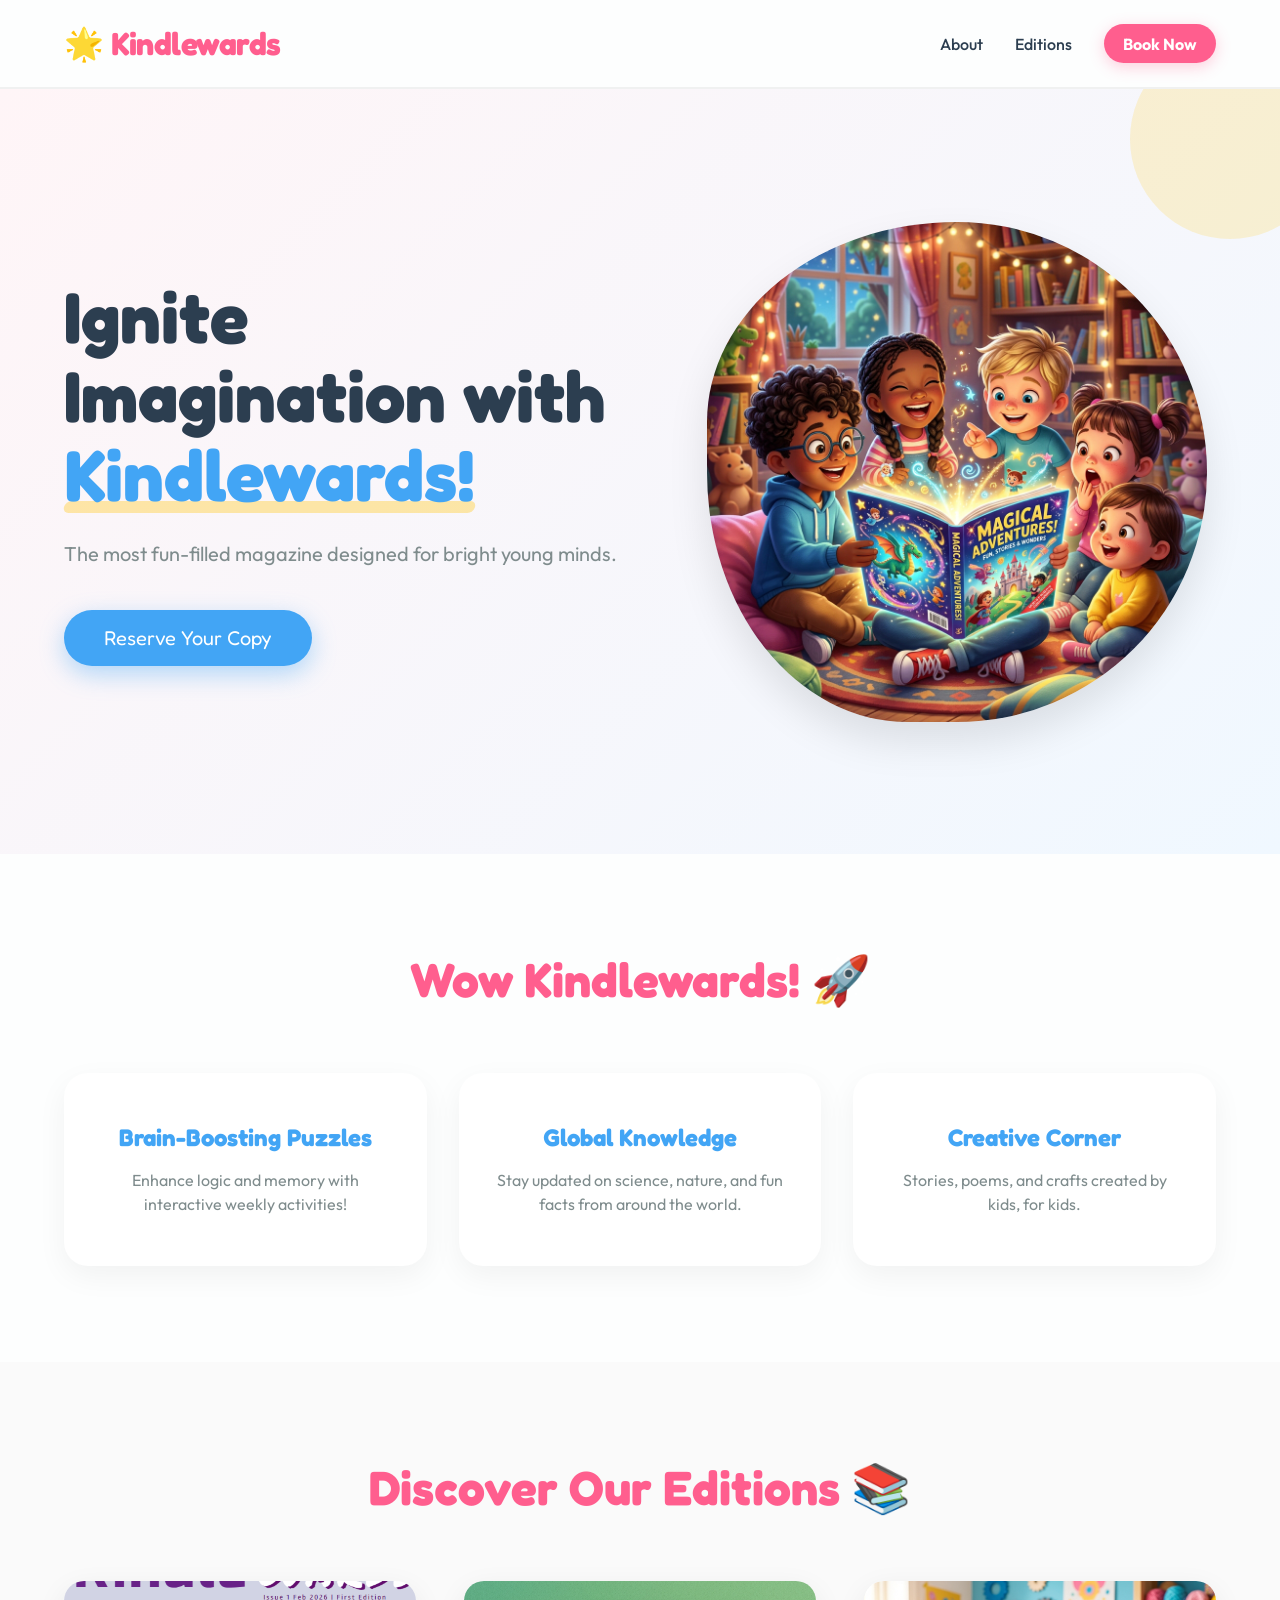
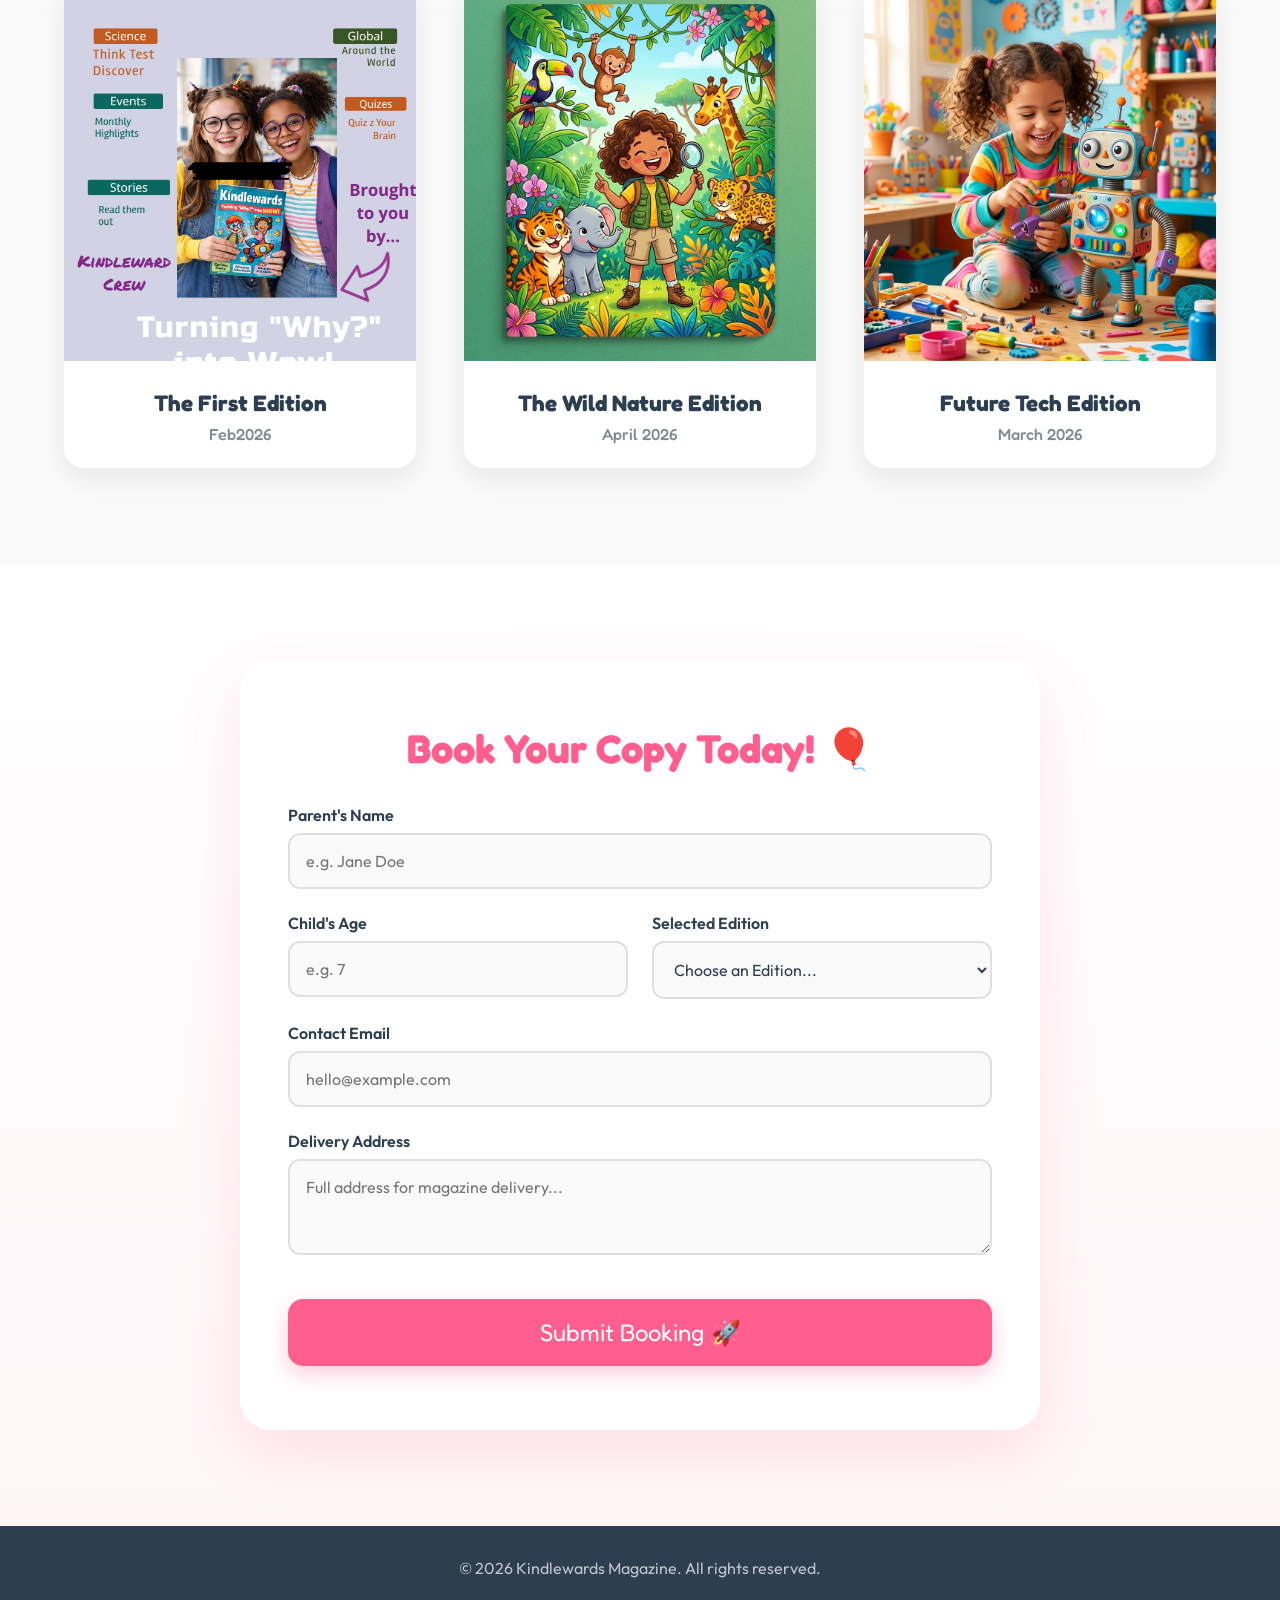
==== index.html @ ba5f50bc "adding first edition" ====
<!DOCTYPE html>
<html lang="en">

<head>
    <meta charset="UTF-8">
    <meta name="viewport" content="width=device-width, initial-scale=1.0">
    <title>Kindlewards | Exploring Kids Creativity</title>
    <meta name="description"
        content="Kindlewards - The best magazine for creative kids. Book your copy today and start exploring!">
    <link rel="preconnect" href="https://fonts.googleapis.com">
    <link rel="preconnect" href="https://fonts.gstatic.com" crossorigin>
    <link
        href="https://fonts.googleapis.com/css2?family=Fredoka:wght@400;600;700&family=Outfit:wght@400;500;700&display=swap"
        rel="stylesheet">
    <link rel="stylesheet" href="styles.css">
</head>

<body>
    <nav class="navbar">
        <div class="logo">🌟 Kindlewards</div>
        <ul class="nav-links">
            <li><a href="#about">About</a></li>
            <li><a href="#editions">Editions</a></li>
            <li><a href="#book-now" class="btn-book">Book Now</a></li>
        </ul>
    </nav>

    <header class="hero">
        <div class="hero-content">
            <h1>Ignite Imagination with <span class="highlight">Kindlewards!</span></h1>
            <p>The most fun-filled magazine designed for bright young minds.</p>
            <a href="#book-now" class="btn-primary">Reserve Your Copy</a>
        </div>
        <div class="hero-image-container">
            <img src="assets/hero_illustration.png" alt="Kids reading the magazine" class="hero-img"
                onerror="this.src='https://via.placeholder.com/500x500?text=Hero+Image'">
        </div>
    </header>

    <section id="about" class="about">
        <h2>Wow Kindlewards! 🚀</h2>
        <div class="features">
            <div class="feature-card hidden">
                <h3>Brain-Boosting Puzzles</h3>
                <p>Enhance logic and memory with interactive weekly activities!</p>
            </div>
            <div class="feature-card hidden">
                <h3>Global Knowledge</h3>
                <p>Stay updated on science, nature, and fun facts from around the world.</p>
            </div>
            <div class="feature-card hidden">
                <h3>Creative Corner</h3>
                <p>Stories, poems, and crafts created by kids, for kids.</p>
            </div>
        </div>
    </section>

    <section id="editions" class="editions">
        <h2>Discover Our Editions 📚</h2>
        <div class="editions-grid">
            <div class="edition-card hidden">
                <img src="assets/First Edition.png" alt="First Edition"
                    onerror="this.src='https://via.placeholder.com/400x500/1e293b/ffffff?text=First+Edition'">
                <div class="card-info">
                    <h4>The First Edition</h4>
                    <p>Feb2026</p>
                </div>
            </div>
            <div class="edition-card hidden">
                <img src="assets/edition_nature.png" alt="Nature Edition"
                    onerror="this.src='https://via.placeholder.com/400x500/166534/ffffff?text=Nature+Edition'">
                <div class="card-info">
                    <h4>The Wild Nature Edition</h4>
                    <p>April 2026</p>
                </div>
            </div>
            <div class="edition-card hidden">
                <img src="assets/edition_tech.png" alt="Tech Edition"
                    onerror="this.src='https://via.placeholder.com/400x500/3b82f6/ffffff?text=Tech+Edition'">
                <div class="card-info">
                    <h4>Future Tech Edition</h4>
                    <p>March 2026</p>
                </div>
            </div>
        </div>
    </section>

    <section id="book-now" class="booking">
        <div class="booking-container">
            <h2>Book Your Copy Today! 🎈</h2>
            <form id="booking-form" action="https://formspree.io/f/mzdyddjb" method="POST">
                <div class="form-group">
                    <label for="parentName">Parent's Name</label>
                    <input type="text" id="parentName" name="parentName" placeholder="e.g. Jane Doe" required>
                </div>
                <div class="form-group row">
                    <div class="col">
                        <label for="childAge">Child's Age</label>
                        <input type="number" id="childAge" name="childAge" min="3" max="15" placeholder="e.g. 7"
                            required>
                    </div>
                    <div class="col">
                        <label for="editionSelect">Selected Edition</label>
                        <select id="editionSelect" name="editionSelect" required>
                            <option value="">Choose an Edition...</option>
                            <option value="May 2026 (Galaxy)">May 2026 (The Galaxy Edition)</option>
                            <option value="April 2026 (Nature)">April 2026 (The Wild Nature Edition)</option>
                            <option value="Annual Subscription">Annual Subscription (Best Value!)</option>
                        </select>
                    </div>
                </div>
                <div class="form-group">
                    <label for="email">Contact Email</label>
                    <input type="email" id="email" name="email" placeholder="hello@example.com" required>
                </div>
                <div class="form-group">
                    <label for="address">Delivery Address</label>
                    <textarea id="address" name="address" rows="3" placeholder="Full address for magazine delivery..."
                        required></textarea>
                </div>
                <button type="submit" class="btn-submit">Submit Booking 🚀</button>
            </form>
            <div id="form-success" class="success-message" style="display: none;">
                <h3>🎉 Booking Successful!</h3>
                <p>We'll send you an email confirmation shortly.</p>
            </div>
        </div>
    </section>

    <footer>
        <p>© 2026 Kindlewards Magazine. All rights reserved.</p>
    </footer>

    <script src="script.js"></script>
</body>

</html>
---- styles.css ----
:root {
    --primary: #FF5E8E;
    --secondary: #42A5F5;
    --accent: #FFCA28;
    --background: #FDFEFE;
    --text-dark: #2C3E50;
    --text-light: #7F8C8D;
    --font-heading: 'Fredoka', sans-serif;
    --font-body: 'Outfit', sans-serif;
}

* {
    margin: 0;
    padding: 0;
    box-sizing: border-box;
    scroll-behavior: smooth;
}

body {
    font-family: var(--font-body);
    background-color: var(--background);
    color: var(--text-dark);
    overflow-x: hidden;
}

h1, h2, h3, h4, .logo {
    font-family: var(--font-heading);
}

/* Navbar */
.navbar {
    display: flex;
    justify-content: space-between;
    align-items: center;
    padding: 1.5rem 5%;
    background: rgba(253, 254, 254, 0.9);
    backdrop-filter: blur(10px);
    position: sticky;
    top: 0;
    z-index: 1000;
    border-bottom: 2px solid rgba(0,0,0,0.05);
}

.logo {
    font-size: 2rem;
    color: var(--primary);
    font-weight: 700;
    letter-spacing: -0.5px;
}

.nav-links {
    list-style: none;
    display: flex;
    gap: 2rem;
    align-items: center;
}

.nav-links a {
    text-decoration: none;
    color: var(--text-dark);
    font-weight: 500;
    transition: color 0.3s;
}

.nav-links a:hover {
    color: var(--primary);
}

.btn-book {
    background: var(--primary);
    color: white !important;
    padding: 0.6rem 1.2rem;
    border-radius: 20px;
    font-weight: 700 !important;
    box-shadow: 0 4px 15px rgba(255, 94, 142, 0.3);
    transition: transform 0.3s, box-shadow 0.3s !important;
}

.btn-book:hover {
    transform: translateY(-2px);
    box-shadow: 0 6px 20px rgba(255, 94, 142, 0.4);
}

/* Hero Section */
.hero {
    display: flex;
    align-items: center;
    justify-content: space-between;
    padding: 5rem 5%;
    min-height: 85vh;
    background: linear-gradient(135deg, #FFF5F7 0%, #F0F8FF 100%);
    position: relative;
    overflow: hidden;
}

.hero::before {
    content: '';
    position: absolute;
    top: -50px;
    right: -50px;
    width: 200px;
    height: 200px;
    background: var(--accent);
    border-radius: 50%;
    opacity: 0.2;
    z-index: 0;
}

.hero-content {
    max-width: 50%;
    z-index: 1;
}

.hero h1 {
    font-size: 4.5rem;
    line-height: 1.1;
    margin-bottom: 1.5rem;
    color: var(--text-dark);
}

.highlight {
    color: var(--secondary);
    position: relative;
}

.highlight::after {
    content: '';
    position: absolute;
    bottom: 5px;
    left: 0;
    width: 100%;
    height: 12px;
    background: var(--accent);
    opacity: 0.4;
    z-index: -1;
    border-radius: 6px;
    transform: skewX(-15deg);
}

.hero p {
    font-size: 1.25rem;
    color: var(--text-light);
    margin-bottom: 2.5rem;
    line-height: 1.6;
}

.btn-primary {
    display: inline-block;
    background: var(--secondary);
    color: white;
    padding: 1rem 2.5rem;
    font-size: 1.25rem;
    font-family: var(--font-heading);
    text-decoration: none;
    border-radius: 30px;
    box-shadow: 0 8px 25px rgba(66, 165, 245, 0.4);
    transition: all 0.3s ease;
}

.btn-primary:hover {
    transform: translateY(-4px) scale(1.02);
    box-shadow: 0 12px 30px rgba(66, 165, 245, 0.5);
    background: #3992DD;
}

.hero-image-container {
    width: 45%;
    z-index: 1;
    display: flex;
    justify-content: center;
    position: relative;
}

.hero-img {
    width: 100%;
    max-width: 500px;
    border-radius: 50% 50% 50% 40% / 40% 50% 50% 50%;
    box-shadow: 0 20px 40px rgba(0,0,0,0.1);
    animation: blobify 8s ease-in-out infinite alternate;
}

@keyframes blobify {
    0% { border-radius: 50% 50% 50% 40% / 40% 50% 50% 50%; }
    50% { border-radius: 40% 60% 40% 60% / 50% 40% 60% 50%; }
    100% { border-radius: 60% 40% 60% 40% / 60% 50% 40% 50%; }
}

/* Sections Common */
section {
    padding: 6rem 5%;
}

section h2 {
    text-align: center;
    font-size: 3rem;
    margin-bottom: 4rem;
    color: var(--primary);
}

/* About / Features */
.features {
    display: flex;
    justify-content: space-between;
    gap: 2rem;
}

.feature-card {
    background: #fff;
    padding: 3rem 2rem;
    border-radius: 24px;
    text-align: center;
    box-shadow: 0 10px 30px rgba(0,0,0,0.05);
    flex: 1;
    transition: transform 0.4s ease, box-shadow 0.4s ease;
    border: 2px solid transparent;
}

.feature-card:hover {
    transform: translateY(-10px);
    box-shadow: 0 15px 40px rgba(0,0,0,0.1);
    border-color: var(--accent);
}

.feature-card h3 {
    font-size: 1.5rem;
    margin-bottom: 1rem;
    color: var(--secondary);
}

.feature-card p {
    color: var(--text-light);
    line-height: 1.5;
}

/* Editions */
.editions {
    background: #FAFAFA;
}

.editions-grid {
    display: grid;
    grid-template-columns: repeat(auto-fit, minmax(300px, 1fr));
    gap: 3rem;
    max-width: 1200px;
    margin: 0 auto;
}

.edition-card {
    background: #fff;
    border-radius: 20px;
    overflow: hidden;
    box-shadow: 0 10px 30px rgba(0,0,0,0.08);
    transition: all 0.4s ease;
    cursor: pointer;
}

.edition-card img {
    width: 100%;
    height: 380px;
    object-fit: cover;
    transition: transform 0.5s ease;
}

.edition-card:hover {
    transform: translateY(-10px);
}

.edition-card:hover img {
    transform: scale(1.05);
}

.card-info {
    padding: 1.5rem;
    text-align: center;
}

.card-info h4 {
    font-size: 1.4rem;
    margin-bottom: 0.5rem;
    color: var(--text-dark);
}

.card-info p {
    color: var(--text-light);
    font-family: var(--font-heading);
    font-weight: 500;
}

/* Booking Section */
.booking {
    display: flex;
    justify-content: center;
    background: linear-gradient(to bottom, #fff, #FFF5F7);
}

.booking-container {
    background: #fff;
    padding: 4rem 3rem;
    border-radius: 30px;
    box-shadow: 0 20px 60px rgba(255, 94, 142, 0.15);
    width: 100%;
    max-width: 800px;
}

.booking-container h2 {
    margin-bottom: 2rem;
    font-size: 2.5rem;
}

.form-group {
    margin-bottom: 1.5rem;
}

.form-group.row {
    display: flex;
    gap: 1.5rem;
}

.form-group.row .col {
    flex: 1;
}

label {
    display: block;
    font-weight: 600;
    margin-bottom: 0.5rem;
    color: var(--text-dark);
}

input, select, textarea {
    width: 100%;
    padding: 1rem;
    border: 2px solid #E0E0E0;
    border-radius: 12px;
    font-family: var(--font-body);
    font-size: 1rem;
    color: var(--text-dark);
    transition: all 0.3s ease;
    background: #FAFAFA;
}

input:focus, select:focus, textarea:focus {
    outline: none;
    border-color: var(--secondary);
    background: #fff;
    box-shadow: 0 0 0 4px rgba(66, 165, 245, 0.1);
}

.btn-submit {
    width: 100%;
    background: var(--primary);
    color: white;
    border: none;
    padding: 1.2rem;
    font-size: 1.5rem;
    font-family: var(--font-heading);
    border-radius: 15px;
    cursor: pointer;
    transition: all 0.3s ease;
    box-shadow: 0 8px 20px rgba(255, 94, 142, 0.3);
    margin-top: 1rem;
}

.btn-submit:hover {
    background: #E84D7A;
    transform: translateY(-2px);
    box-shadow: 0 12px 25px rgba(255, 94, 142, 0.4);
}

.success-message {
    text-align: center;
    padding: 2rem;
    background: #E8F5E9;
    border-radius: 15px;
    border: 2px solid #81C784;
    color: #2E7D32;
    animation: fadeIn 0.5s ease;
}

/* Footer */
footer {
    text-align: center;
    padding: 2rem;
    background: var(--text-dark);
    color: rgba(255,255,255,0.7);
}

/* Animations */
.hidden {
    opacity: 0;
    transform: translateY(30px);
    transition: all 0.8s ease-out;
}

.show {
    opacity: 1;
    transform: translateY(0);
}

@keyframes fadeIn {
    from { opacity: 0; transform: translateY(-10px); }
    to { opacity: 1; transform: translateY(0); }
}

/* Media Queries */
@media (max-width: 900px) {
    .navbar {
        flex-direction: column;
        gap: 1rem;
    }
    
    .hero {
        flex-direction: column;
        text-align: center;
        padding-top: 3rem;
    }
    
    .hero-content {
        max-width: 100%;
        margin-bottom: 3rem;
    }
    
    .hero h1 {
        font-size: 3rem;
    }
    
    .hero-image-container {
        width: 80%;
    }
    
    .features {
        flex-direction: column;
    }
    
    .form-group.row {
        flex-direction: column;
    }
}
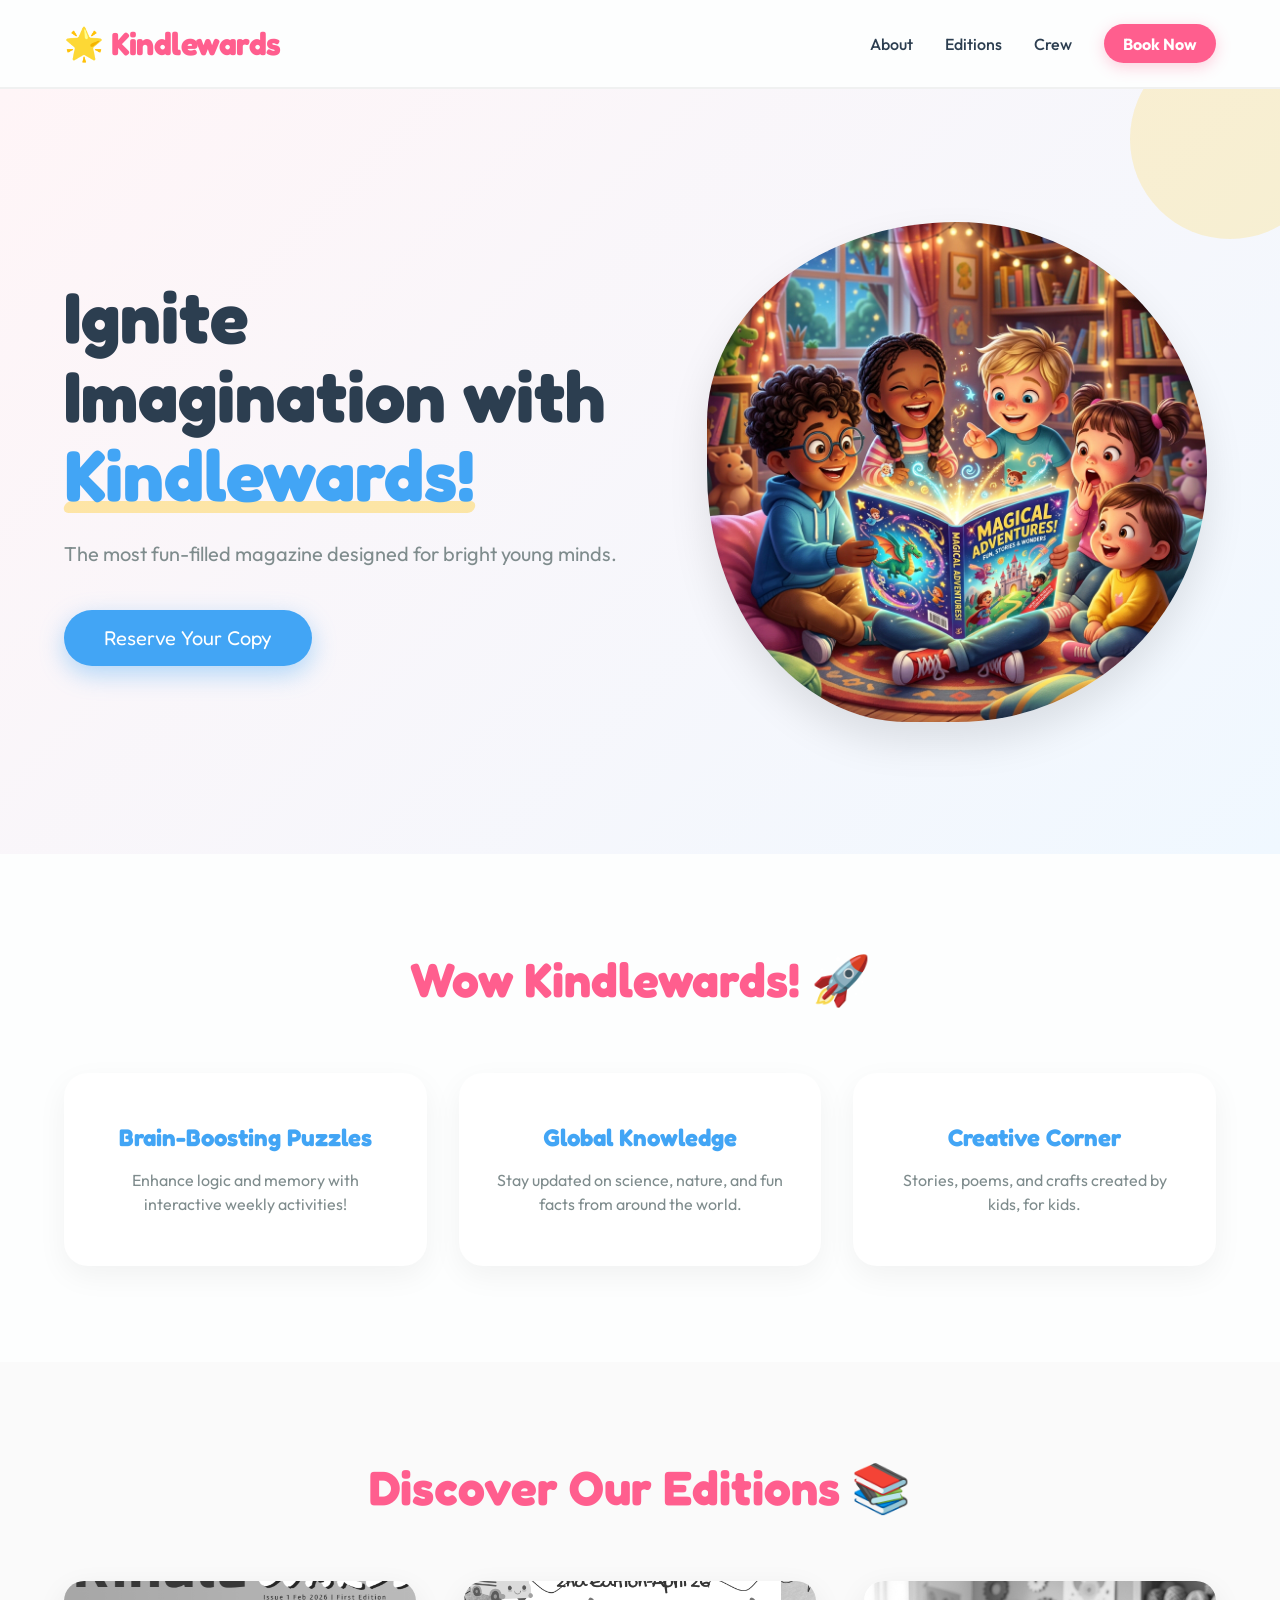
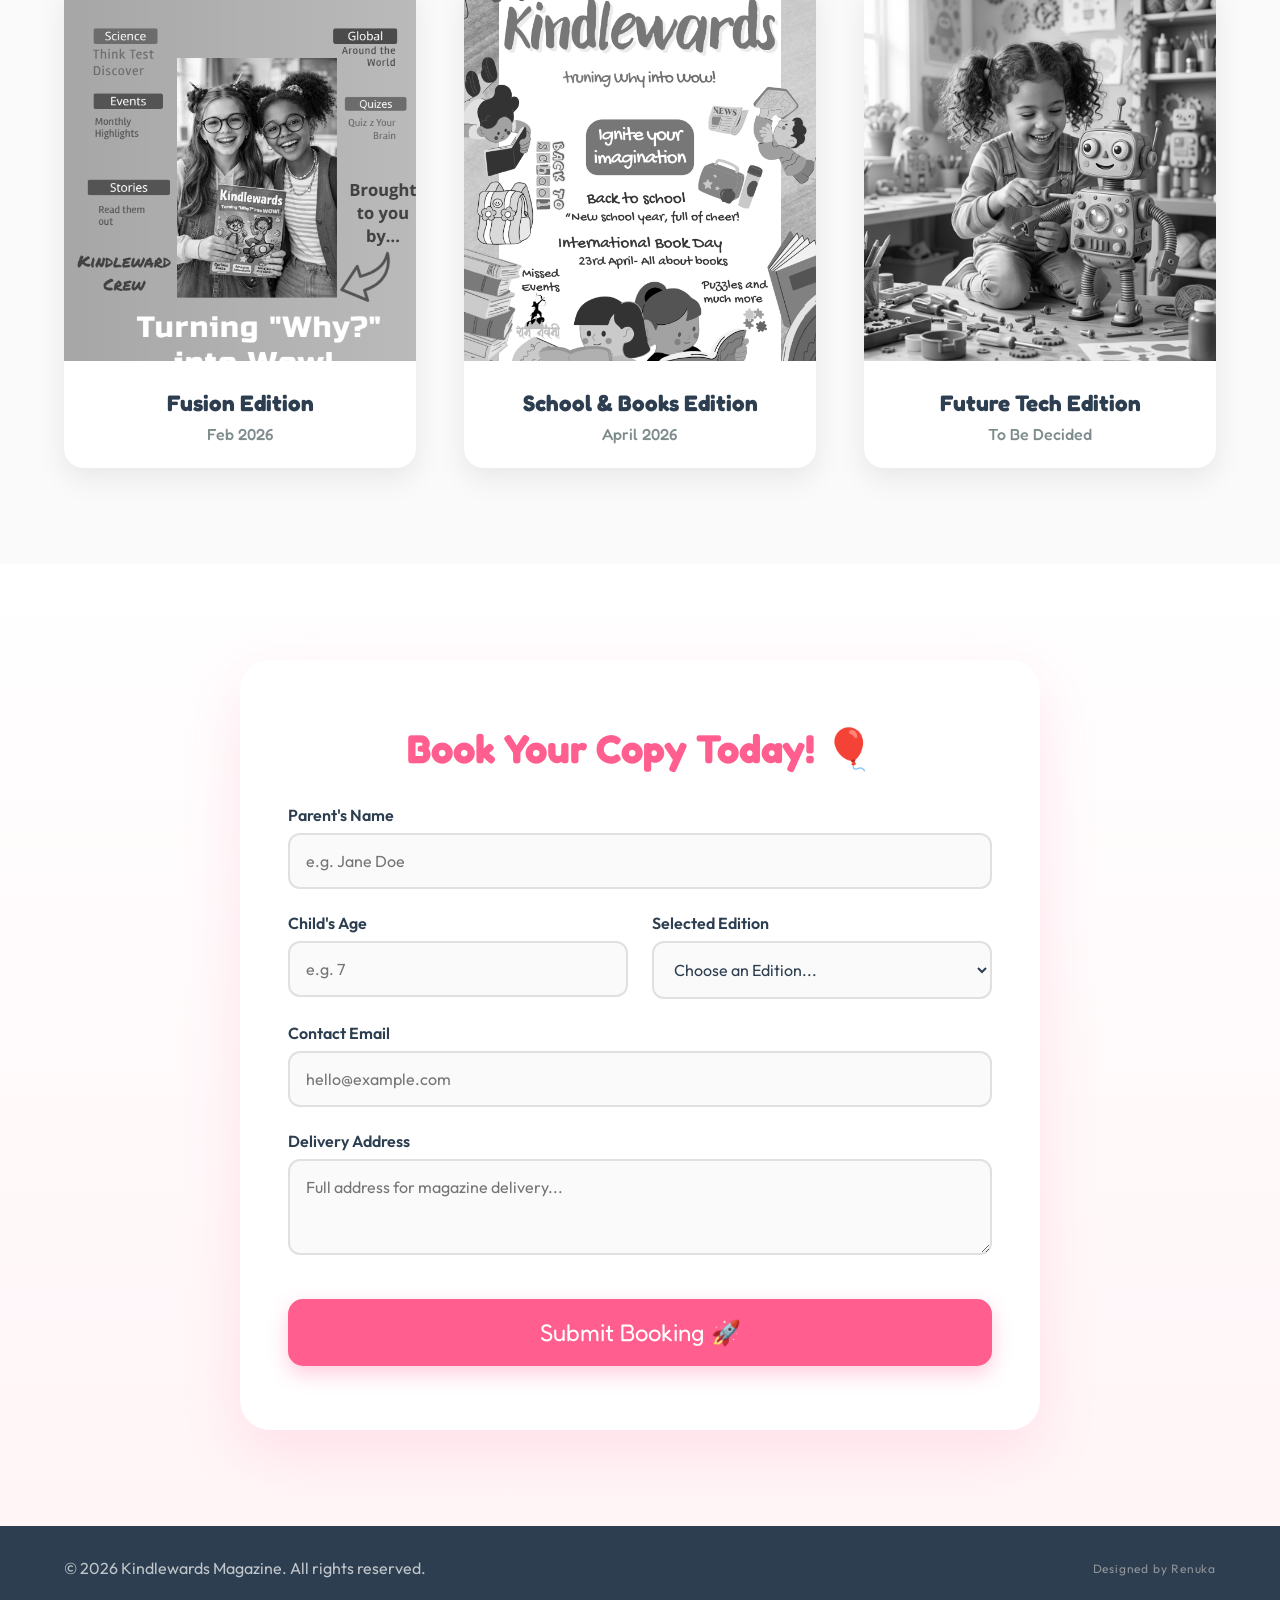
==== commit 25a426b5: "added crew page and modified images" ====
--- a/index.html
+++ b/index.html
@@ -21,6 +21,7 @@
         <ul class="nav-links">
             <li><a href="#about">About</a></li>
             <li><a href="#editions">Editions</a></li>
+            <li><a href="crew.html">Crew</a></li>
             <li><a href="#book-now" class="btn-book">Book Now</a></li>
         </ul>
     </nav>
@@ -62,15 +63,15 @@
                 <img src="assets/First Edition.png" alt="First Edition"
                     onerror="this.src='https://via.placeholder.com/400x500/1e293b/ffffff?text=First+Edition'">
                 <div class="card-info">
-                    <h4>The First Edition</h4>
-                    <p>Feb2026</p>
+                    <h4>Fusion Edition</h4>
+                    <p>Feb 2026</p>
                 </div>
             </div>
             <div class="edition-card hidden">
-                <img src="assets/edition_nature.png" alt="Nature Edition"
+                <img src="assets/Second Edition.png" alt="Second Edition"
                     onerror="this.src='https://via.placeholder.com/400x500/166534/ffffff?text=Nature+Edition'">
                 <div class="card-info">
-                    <h4>The Wild Nature Edition</h4>
+                    <h4>School & Books Edition</h4>
                     <p>April 2026</p>
                 </div>
             </div>
@@ -79,7 +80,7 @@
                     onerror="this.src='https://via.placeholder.com/400x500/3b82f6/ffffff?text=Tech+Edition'">
                 <div class="card-info">
                     <h4>Future Tech Edition</h4>
-                    <p>March 2026</p>
+                    <p>To Be Decided</p>
                 </div>
             </div>
         </div>
@@ -103,8 +104,8 @@
                         <label for="editionSelect">Selected Edition</label>
                         <select id="editionSelect" name="editionSelect" required>
                             <option value="">Choose an Edition...</option>
-                            <option value="May 2026 (Galaxy)">May 2026 (The Galaxy Edition)</option>
-                            <option value="April 2026 (Nature)">April 2026 (The Wild Nature Edition)</option>
+                            <option value="Feb 2026 (Fusion)">Feb 2026 (Fusion Edition)</option>
+                            <option value="April 2026 (School & Books)">April 2026 (School & Books Edition)</option>
                             <option value="Annual Subscription">Annual Subscription (Best Value!)</option>
                         </select>
                     </div>
@@ -128,7 +129,8 @@
     </section>
 
     <footer>
-        <p>© 2026 Kindlewards Magazine. All rights reserved.</p>
+        <p class="copyright">© 2026 Kindlewards Magazine. All rights reserved.</p>
+        <p class="designer-credit">Designed by <a href="#" target="_blank" rel="noopener noreferrer">Renuka</a></p>
     </footer>
 
     <script src="script.js"></script>
--- a/styles.css
+++ b/styles.css
@@ -258,7 +258,8 @@
     width: 100%;
     height: 380px;
     object-fit: cover;
-    transition: transform 0.5s ease;
+    transition: transform 0.5s ease, filter 0.5s ease;
+    filter: grayscale(100%);
 }
 
 .edition-card:hover {
@@ -267,6 +268,7 @@
 
 .edition-card:hover img {
     transform: scale(1.05);
+    filter: grayscale(0%);
 }
 
 .card-info {
@@ -379,10 +381,34 @@
 
 /* Footer */
 footer {
-    text-align: center;
-    padding: 2rem;
+    display: flex;
+    justify-content: space-between;
+    align-items: center;
+    padding: 2rem 5%;
     background: var(--text-dark);
     color: rgba(255,255,255,0.7);
+    flex-wrap: wrap;
+    gap: 1rem;
+}
+
+.designer-credit {
+    font-family: 'Outfit', system-ui, sans-serif;
+    font-size: 12px;
+    color: #aaaaaa;
+    font-weight: 400;
+    letter-spacing: 0.8px;
+    opacity: 0.8;
+}
+
+.designer-credit a {
+    color: inherit;
+    text-decoration: none;
+    transition: color 0.3s ease, opacity 0.3s ease;
+}
+
+.designer-credit a:hover {
+    color: #ffffff;
+    opacity: 1;
 }
 
 /* Animations */
@@ -402,6 +428,95 @@
     to { opacity: 1; transform: translateY(0); }
 }
 
+/* Page Header (Crew Page) */
+.page-header {
+    text-align: center;
+    padding: 6rem 5% 2rem;
+    background: linear-gradient(135deg, #FFF5F7 0%, #F0F8FF 100%);
+}
+
+.page-header h1 {
+    font-size: 3.5rem;
+    color: var(--text-dark);
+    margin-bottom: 1rem;
+}
+
+.page-header p {
+    font-size: 1.25rem;
+    color: var(--text-light);
+}
+
+/* Crew Section */
+.crew-section {
+    background: var(--background);
+}
+
+.crew-grid {
+    display: flex;
+    flex-wrap: wrap;
+    justify-content: center;
+    gap: 3rem;
+    max-width: 1200px;
+    margin: 0 auto;
+}
+
+.crew-card {
+    background: #fff;
+    border-radius: 24px;
+    padding: 3rem 2rem;
+    text-align: center;
+    box-shadow: 0 10px 30px rgba(0,0,0,0.05);
+    flex: 1;
+    min-width: 250px;
+    max-width: 350px;
+    transition: transform 0.4s ease, box-shadow 0.4s ease;
+    border: 2px solid transparent;
+}
+
+.crew-card:hover {
+    transform: translateY(-10px);
+    box-shadow: 0 15px 40px rgba(0,0,0,0.1);
+    border-color: var(--accent);
+}
+
+.crew-image {
+    width: 150px;
+    height: 150px;
+    border-radius: 50%;
+    margin: 0 auto 1.5rem;
+    overflow: hidden;
+    position: relative;
+    box-shadow: 0 10px 20px rgba(0,0,0,0.1);
+    border: 5px solid white;
+}
+
+.crew-image img {
+    width: 100%;
+    height: 100%;
+    object-fit: cover;
+}
+
+.crew-card h3 {
+    font-size: 1.8rem;
+    margin-bottom: 0.5rem;
+    color: var(--text-dark);
+}
+
+.crew-card .role {
+    font-family: var(--font-heading);
+    font-weight: 600;
+    color: var(--primary);
+    font-size: 1.2rem;
+    margin-bottom: 1rem;
+    text-transform: uppercase;
+    letter-spacing: 1px;
+}
+
+.crew-card .bio {
+    color: var(--text-light);
+    line-height: 1.6;
+}
+
 /* Media Queries */
 @media (max-width: 900px) {
     .navbar {
@@ -435,4 +550,11 @@
     .form-group.row {
         flex-direction: column;
     }
-}
+    
+    footer {
+        flex-direction: column;
+        justify-content: center;
+        text-align: center;
+        gap: 1.5rem;
+    }
+}
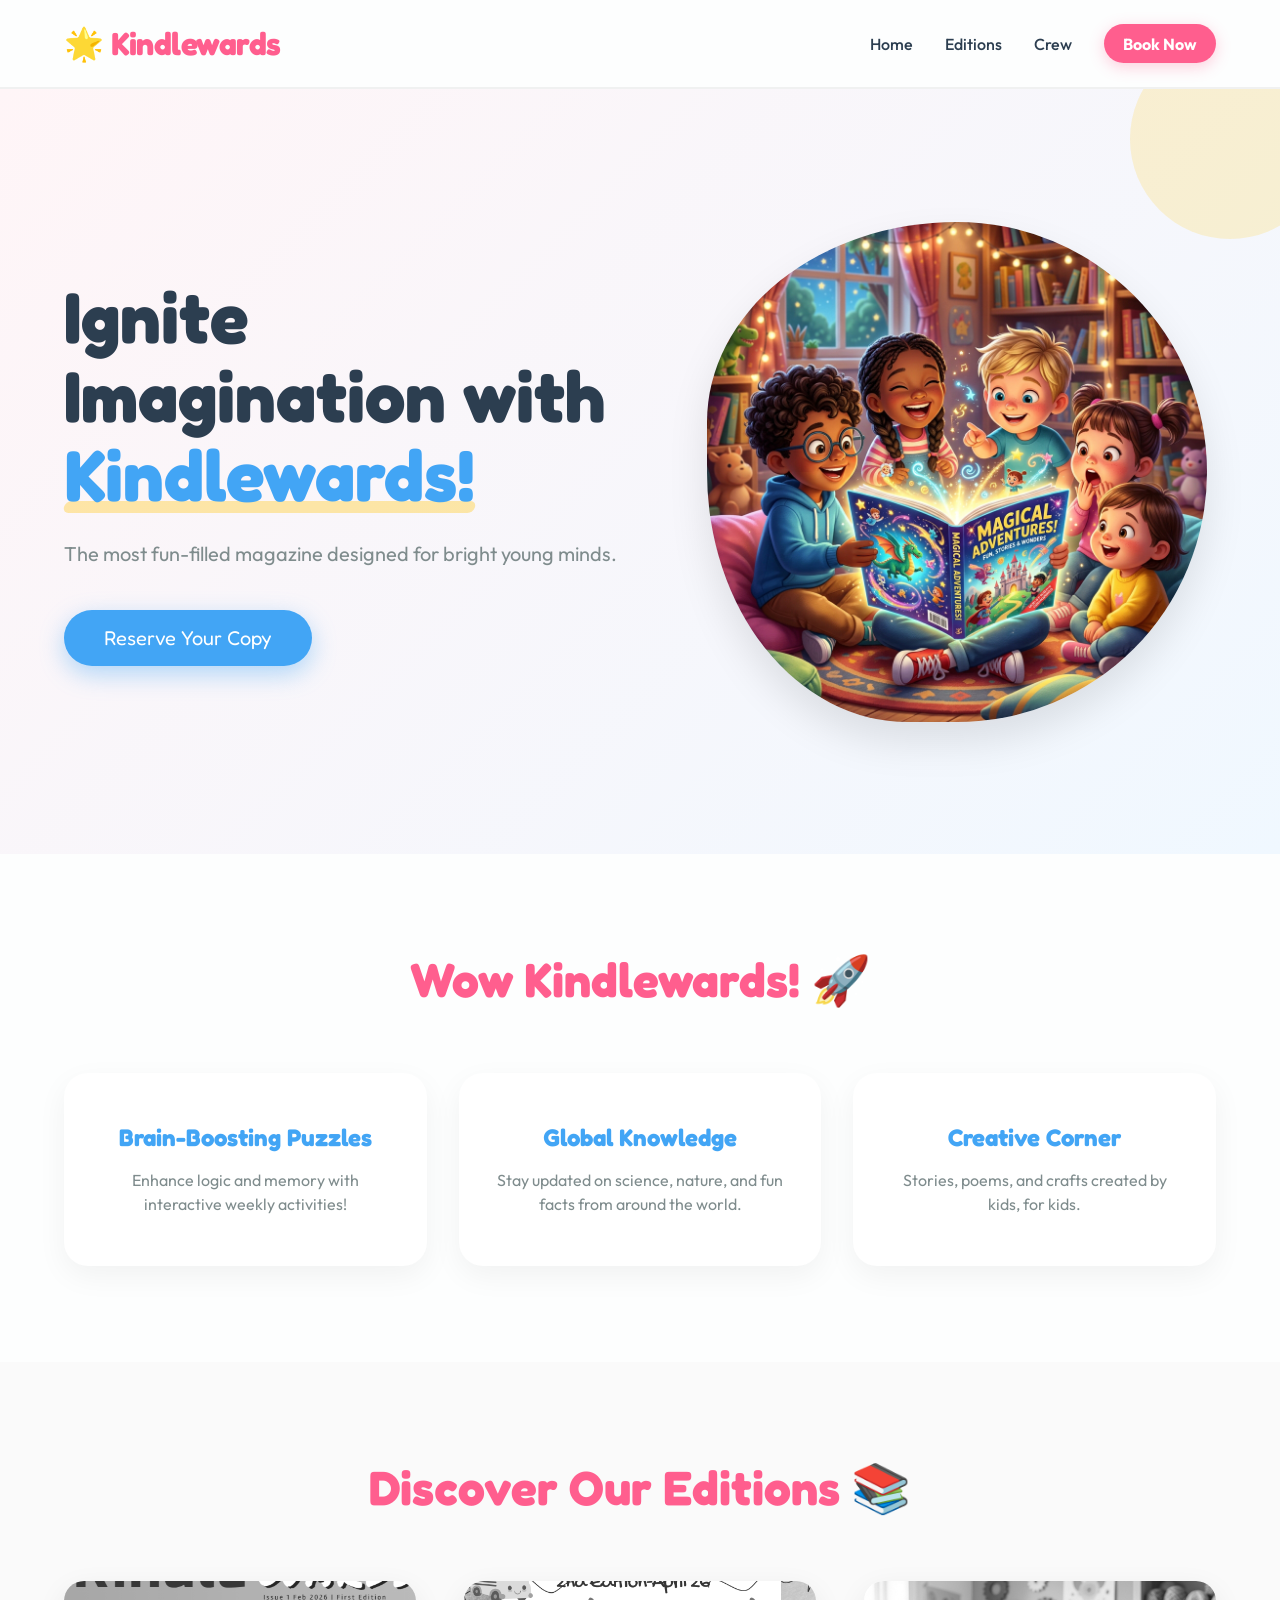
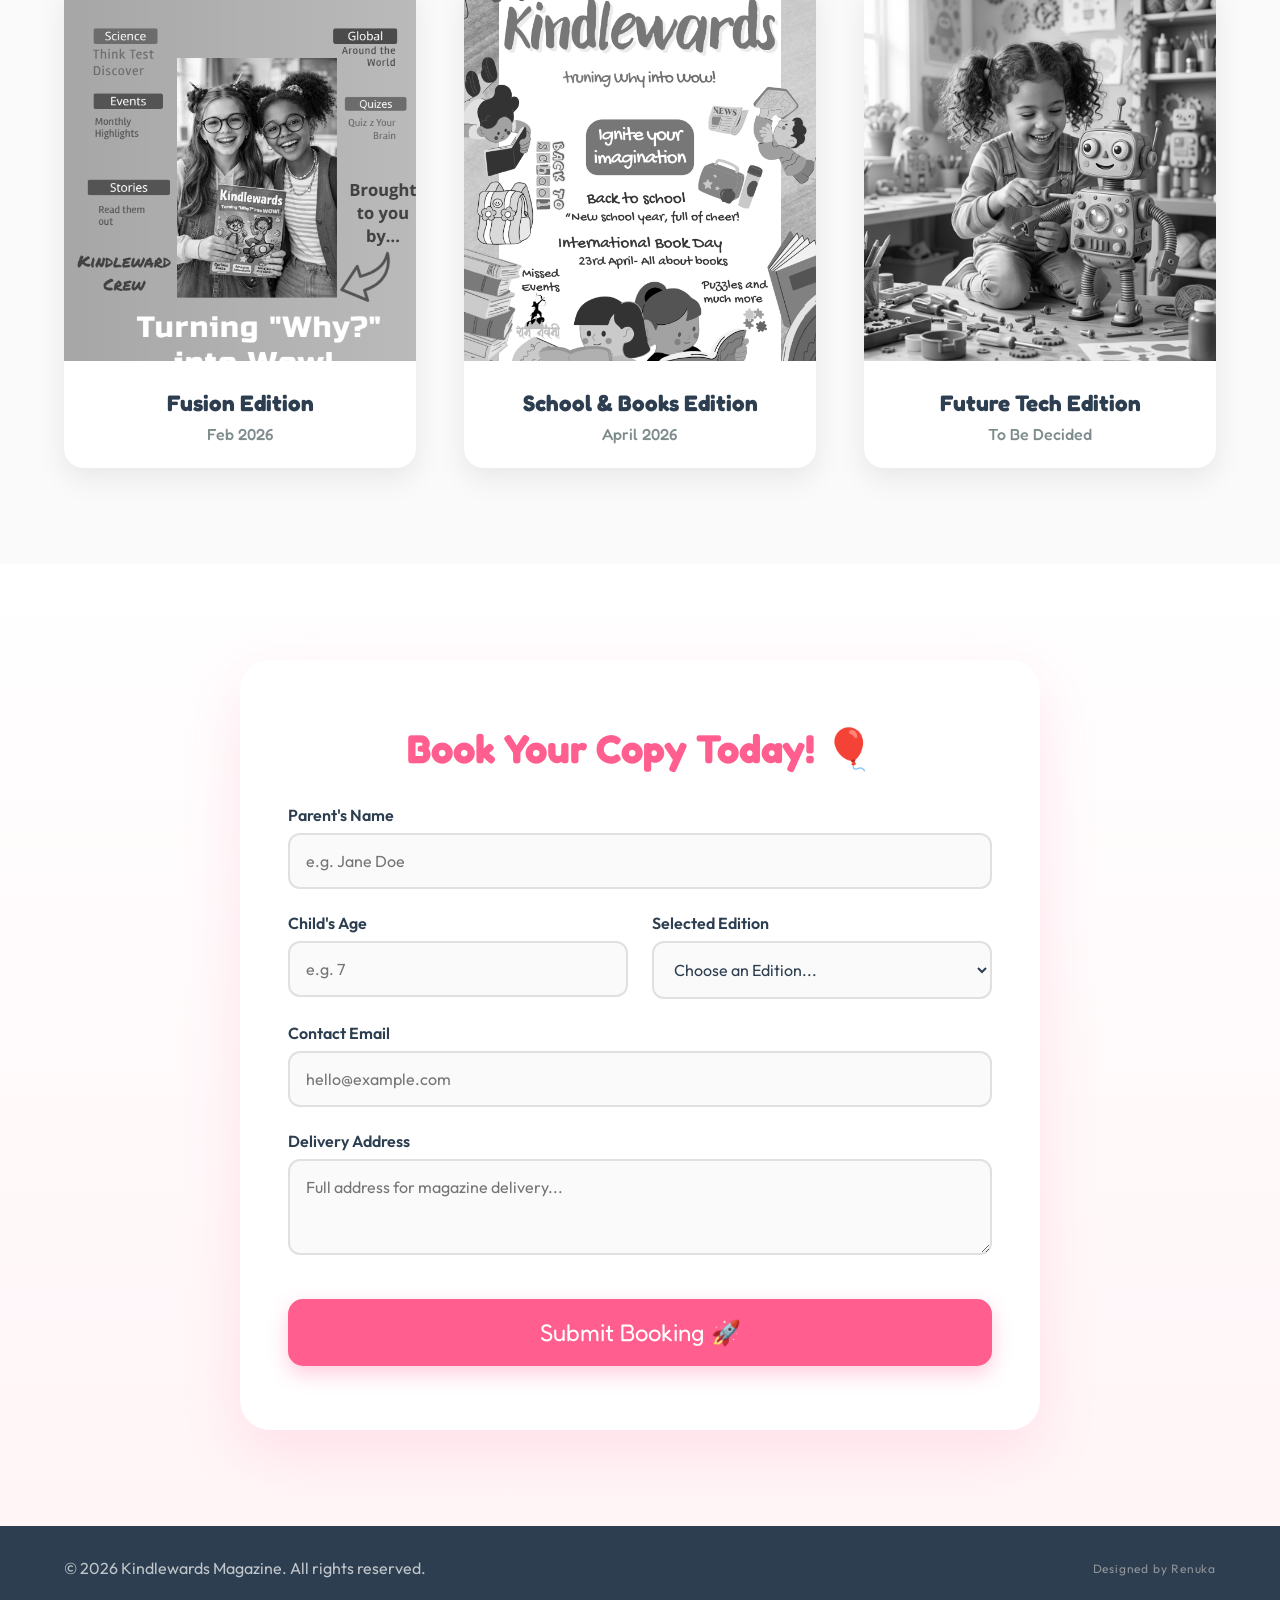
==== commit d2d06cac: "changed About to Home" ====
--- a/index.html
+++ b/index.html
@@ -19,7 +19,7 @@
     <nav class="navbar">
         <div class="logo">🌟 Kindlewards</div>
         <ul class="nav-links">
-            <li><a href="#about">About</a></li>
+            <li><a href="#">Home</a></li>
             <li><a href="#editions">Editions</a></li>
             <li><a href="crew.html">Crew</a></li>
             <li><a href="#book-now" class="btn-book">Book Now</a></li>
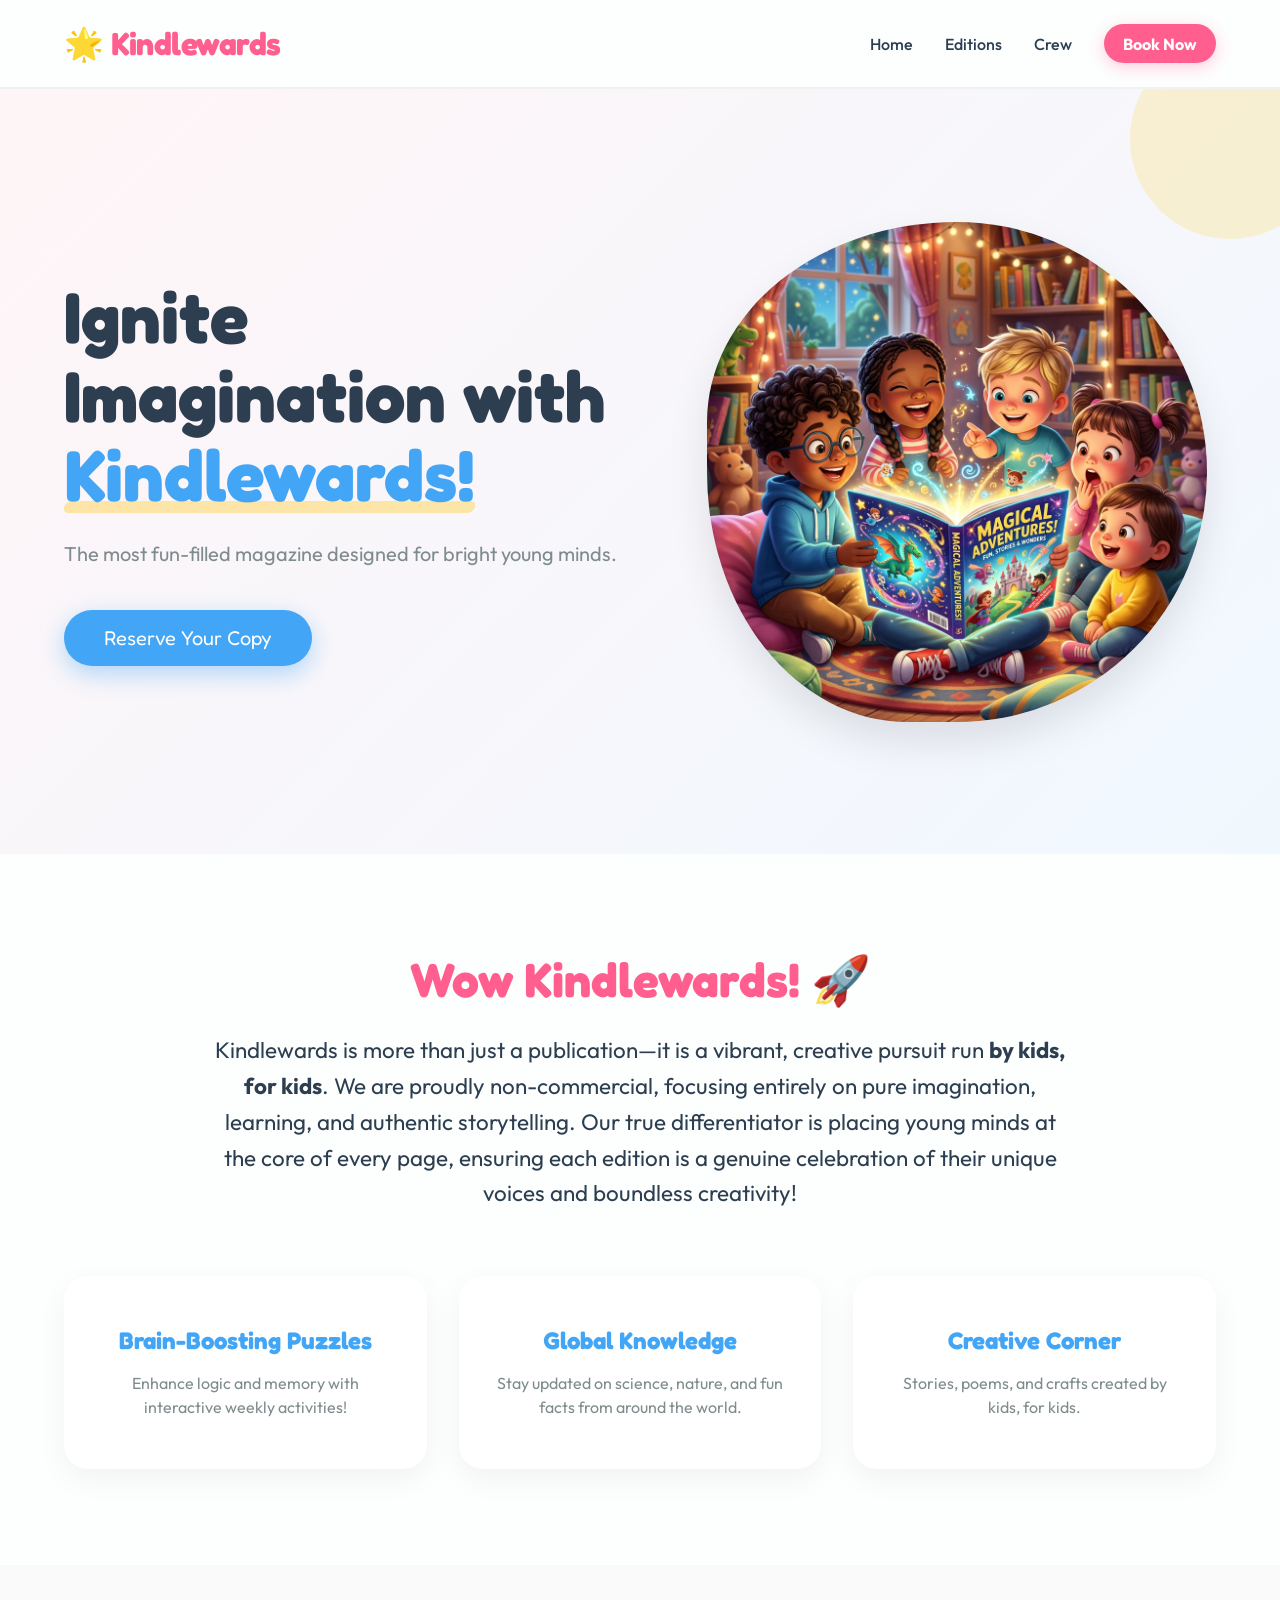
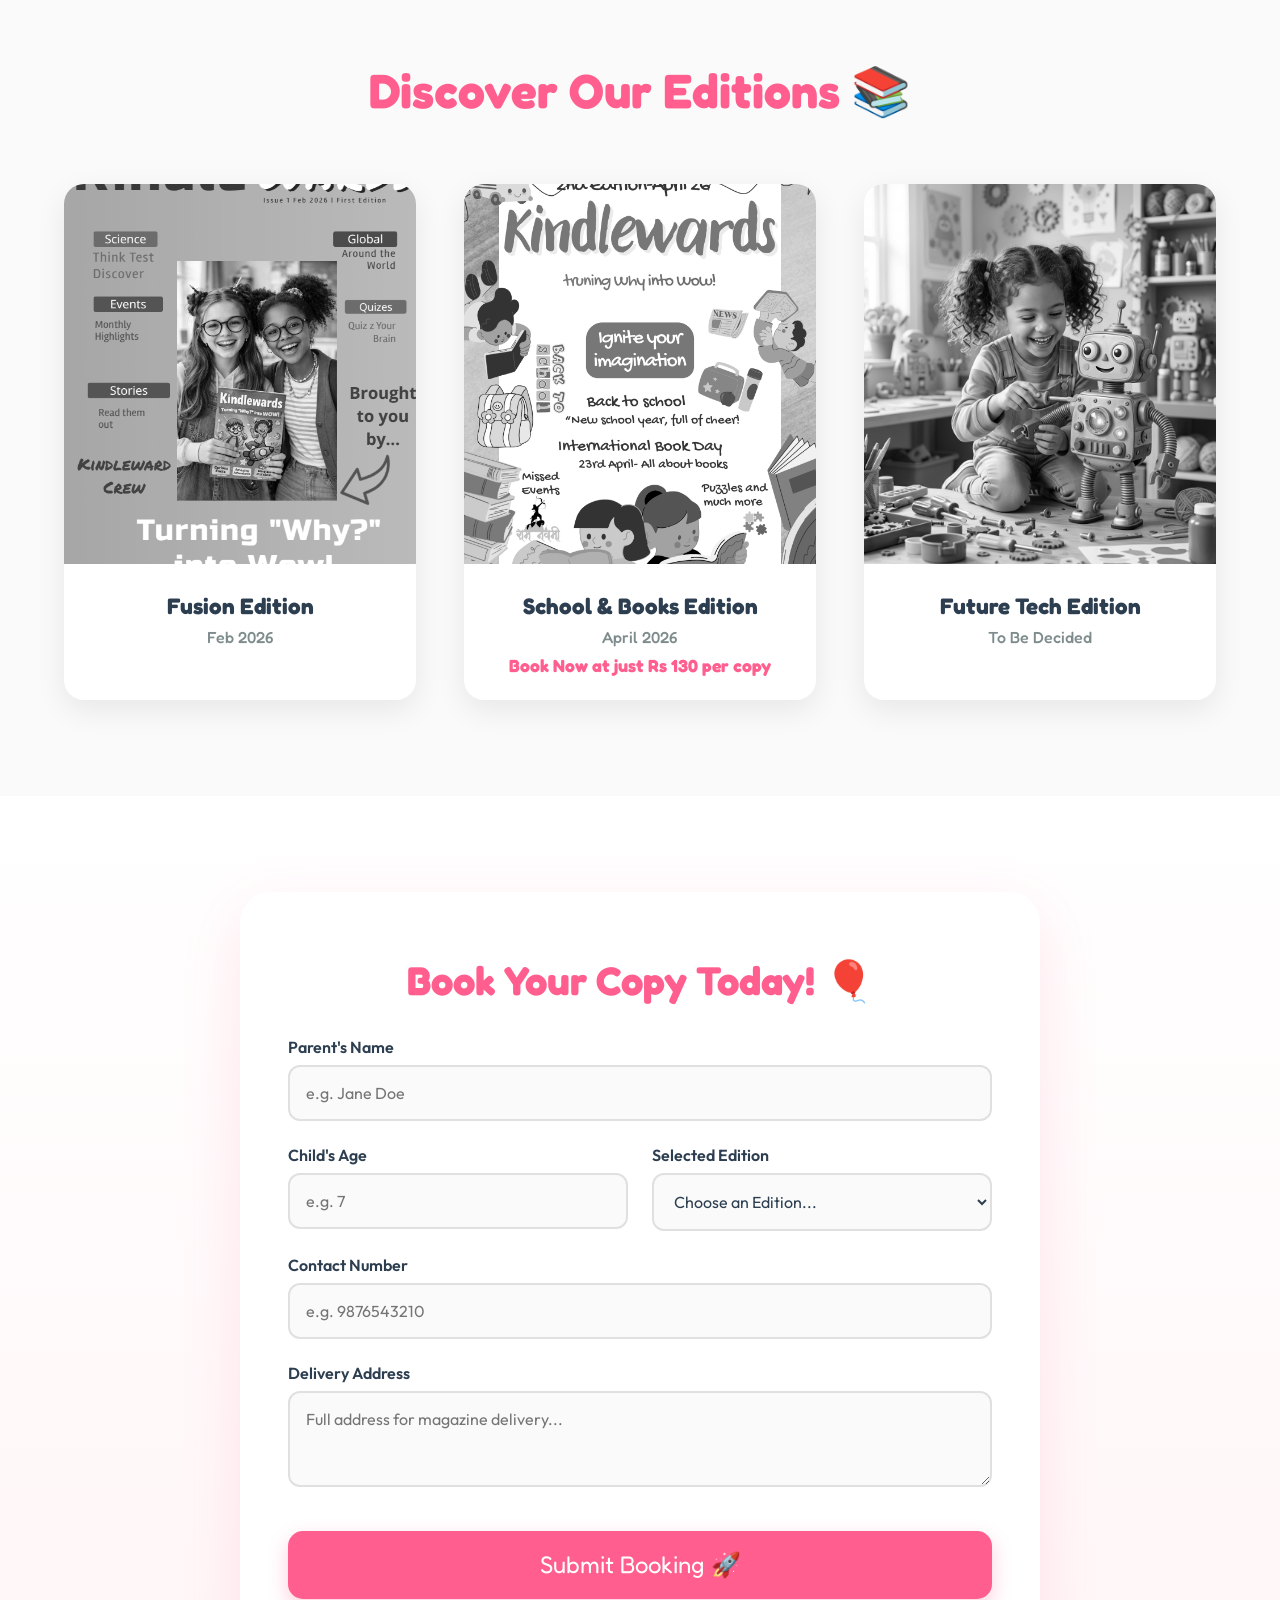
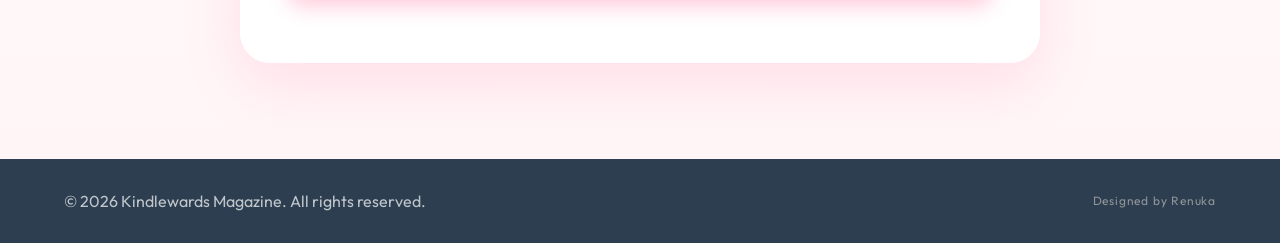
==== commit c45be757: "added price and mobile number field" ====
--- a/index.html
+++ b/index.html
@@ -40,6 +40,7 @@
 
     <section id="about" class="about">
         <h2>Wow Kindlewards! 🚀</h2>
+        <p class="about-intro">Kindlewards is more than just a publication—it is a vibrant, creative pursuit run <strong>by kids, for kids</strong>. We are proudly non-commercial, focusing entirely on pure imagination, learning, and authentic storytelling. Our true differentiator is placing young minds at the core of every page, ensuring each edition is a genuine celebration of their unique voices and boundless creativity!</p>
         <div class="features">
             <div class="feature-card hidden">
                 <h3>Brain-Boosting Puzzles</h3>
@@ -73,6 +74,7 @@
                 <div class="card-info">
                     <h4>School & Books Edition</h4>
                     <p>April 2026</p>
+                    <p class="price">Book Now at just Rs 130 per copy</p>
                 </div>
             </div>
             <div class="edition-card hidden">
@@ -111,8 +113,8 @@
                     </div>
                 </div>
                 <div class="form-group">
-                    <label for="email">Contact Email</label>
-                    <input type="email" id="email" name="email" placeholder="hello@example.com" required>
+                    <label for="mobile">Contact Number</label>
+                    <input type="tel" id="mobile" name="mobile" placeholder="e.g. 9876543210" pattern="[0-9]{10}" title="Please enter a valid 10-digit mobile number" required>
                 </div>
                 <div class="form-group">
                     <label for="address">Delivery Address</label>
@@ -123,7 +125,7 @@
             </form>
             <div id="form-success" class="success-message" style="display: none;">
                 <h3>🎉 Booking Successful!</h3>
-                <p>We'll send you an email confirmation shortly.</p>
+                <p>We'll contact you shortly to confirm your booking.</p>
             </div>
         </div>
     </section>
--- a/styles.css
+++ b/styles.css
@@ -198,6 +198,15 @@
 }
 
 /* About / Features */
+.about-intro {
+    text-align: center;
+    max-width: 850px;
+    margin: -2.5rem auto 4rem auto;
+    font-size: 1.4rem;
+    color: var(--text-dark);
+    line-height: 1.6;
+}
+
 .features {
     display: flex;
     justify-content: space-between;
@@ -286,6 +295,13 @@
     color: var(--text-light);
     font-family: var(--font-heading);
     font-weight: 500;
+}
+
+.card-info .price {
+    color: var(--primary);
+    font-size: 1.1rem;
+    font-weight: 700;
+    margin-top: 0.5rem;
 }
 
 /* Booking Section */
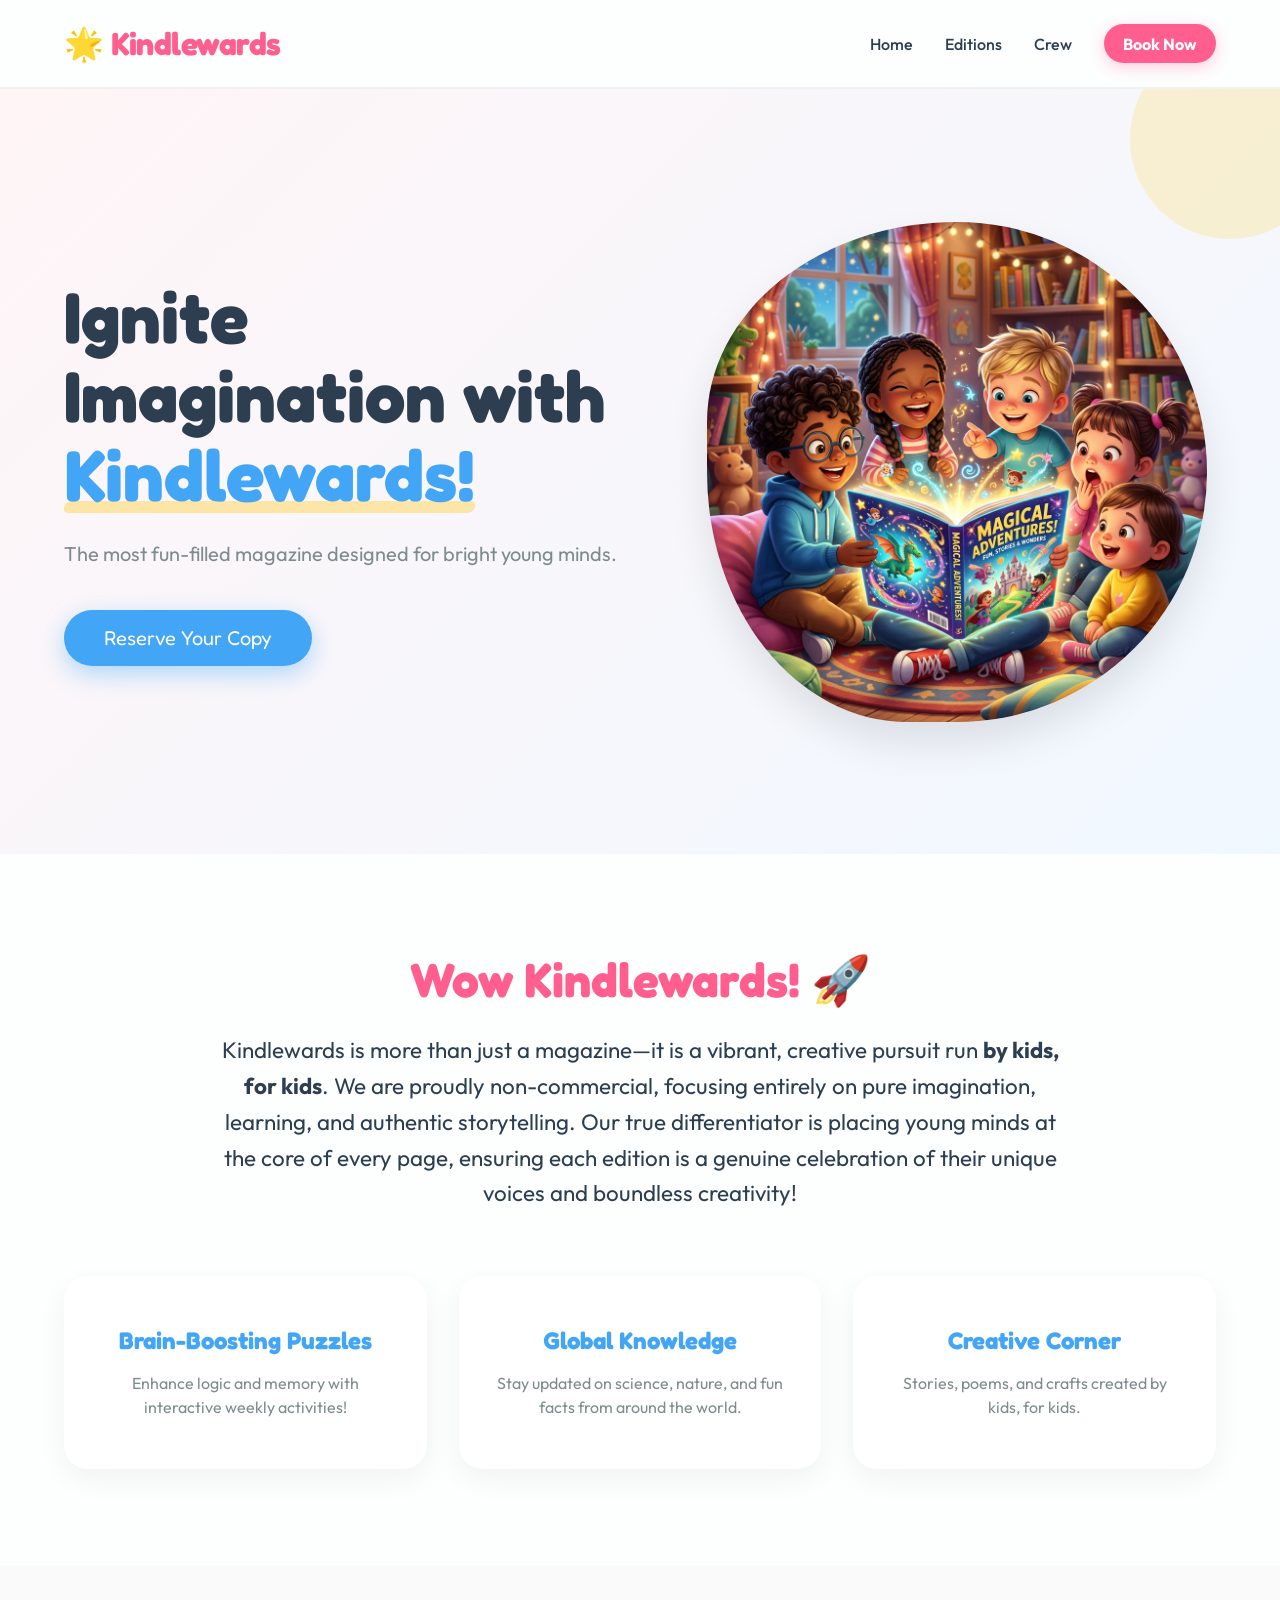
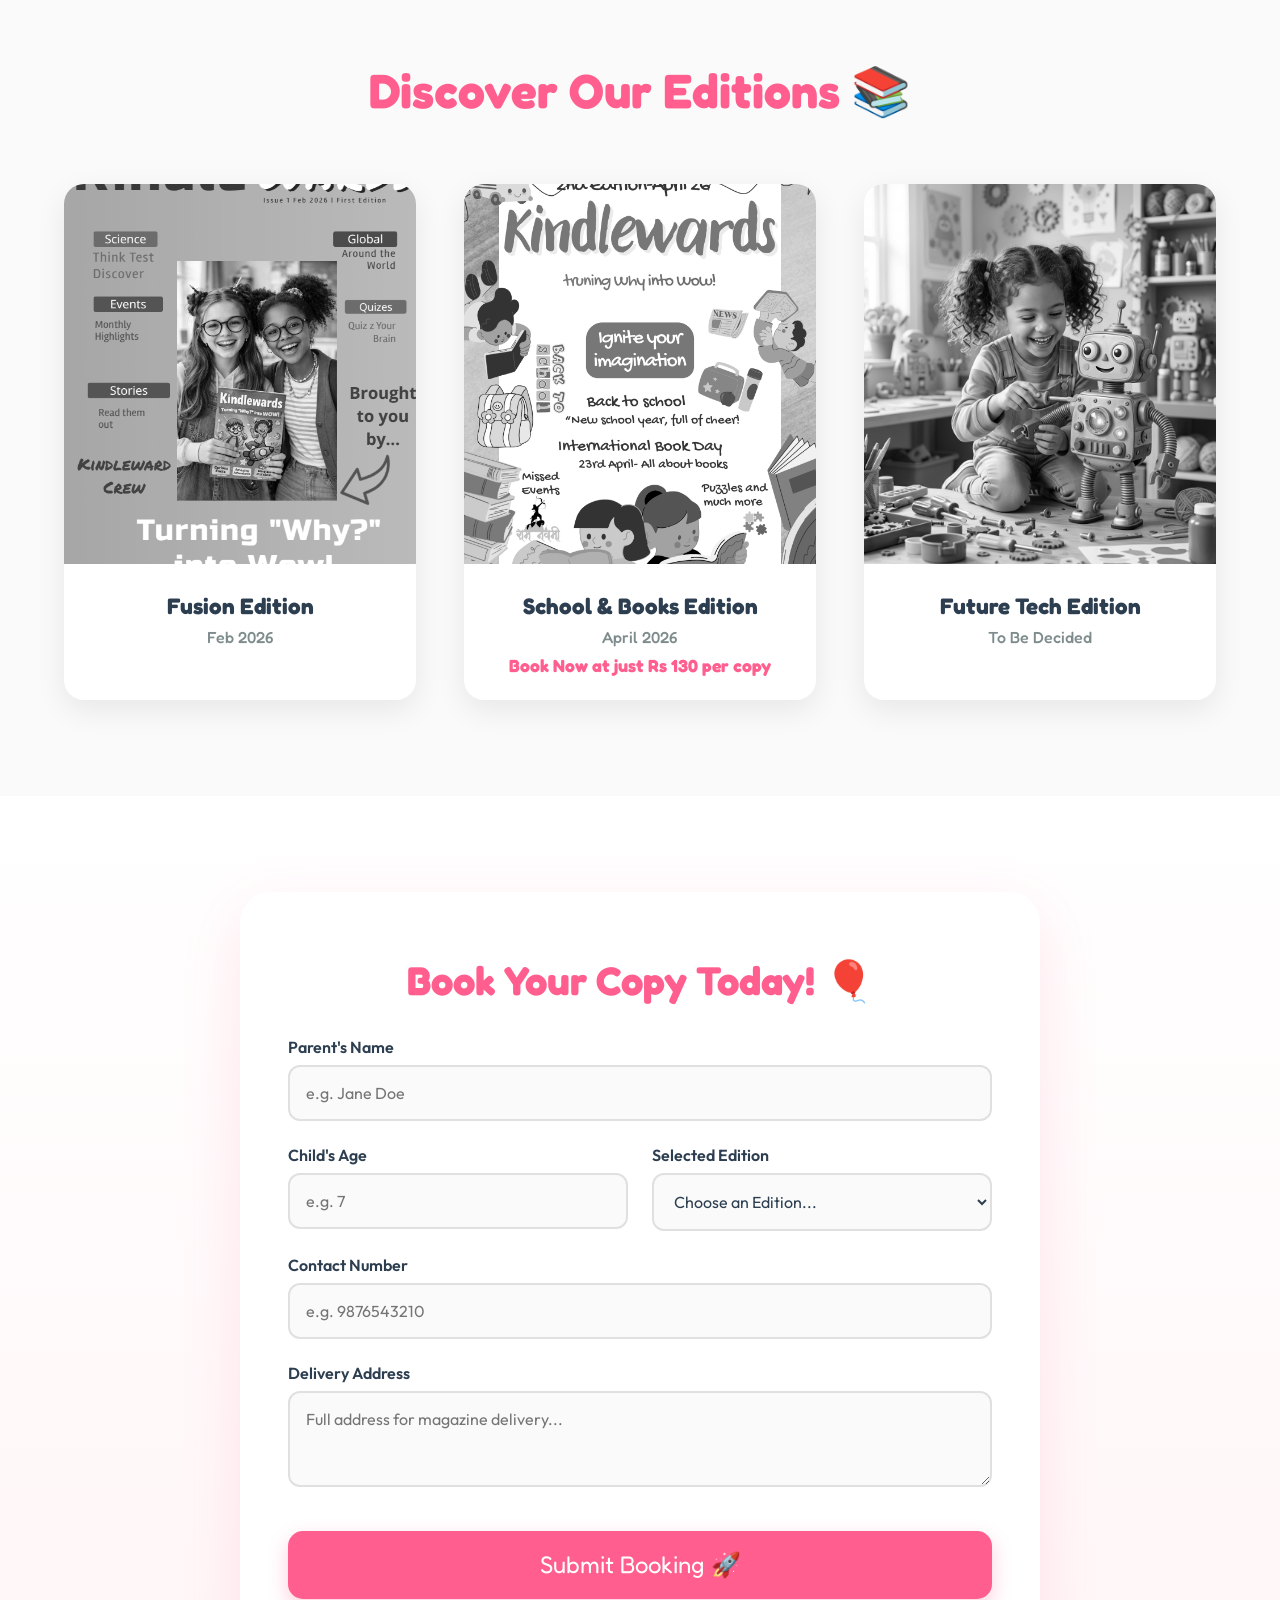
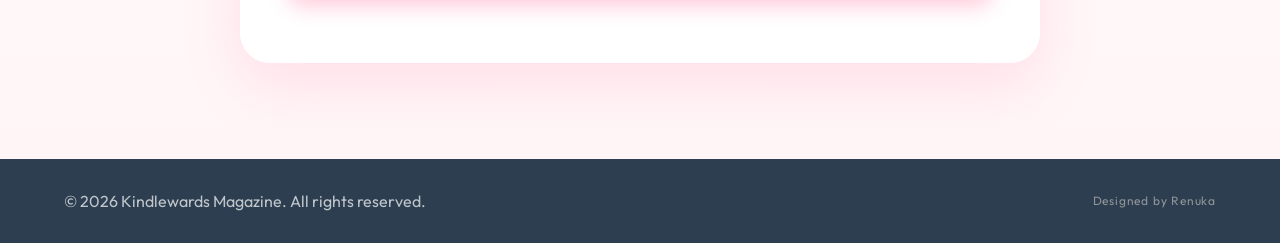
==== commit a31f3bd7: "changed publication word to magazine" ====
--- a/index.html
+++ b/index.html
@@ -40,7 +40,10 @@
 
     <section id="about" class="about">
         <h2>Wow Kindlewards! 🚀</h2>
-        <p class="about-intro">Kindlewards is more than just a publication—it is a vibrant, creative pursuit run <strong>by kids, for kids</strong>. We are proudly non-commercial, focusing entirely on pure imagination, learning, and authentic storytelling. Our true differentiator is placing young minds at the core of every page, ensuring each edition is a genuine celebration of their unique voices and boundless creativity!</p>
+        <p class="about-intro">Kindlewards is more than just a magazine—it is a vibrant, creative pursuit run <strong>by
+                kids, for kids</strong>. We are proudly non-commercial, focusing entirely on pure imagination, learning,
+            and authentic storytelling. Our true differentiator is placing young minds at the core of every page,
+            ensuring each edition is a genuine celebration of their unique voices and boundless creativity!</p>
         <div class="features">
             <div class="feature-card hidden">
                 <h3>Brain-Boosting Puzzles</h3>
@@ -114,7 +117,8 @@
                 </div>
                 <div class="form-group">
                     <label for="mobile">Contact Number</label>
-                    <input type="tel" id="mobile" name="mobile" placeholder="e.g. 9876543210" pattern="[0-9]{10}" title="Please enter a valid 10-digit mobile number" required>
+                    <input type="tel" id="mobile" name="mobile" placeholder="e.g. 9876543210" pattern="[0-9]{10}"
+                        title="Please enter a valid 10-digit mobile number" required>
                 </div>
                 <div class="form-group">
                     <label for="address">Delivery Address</label>
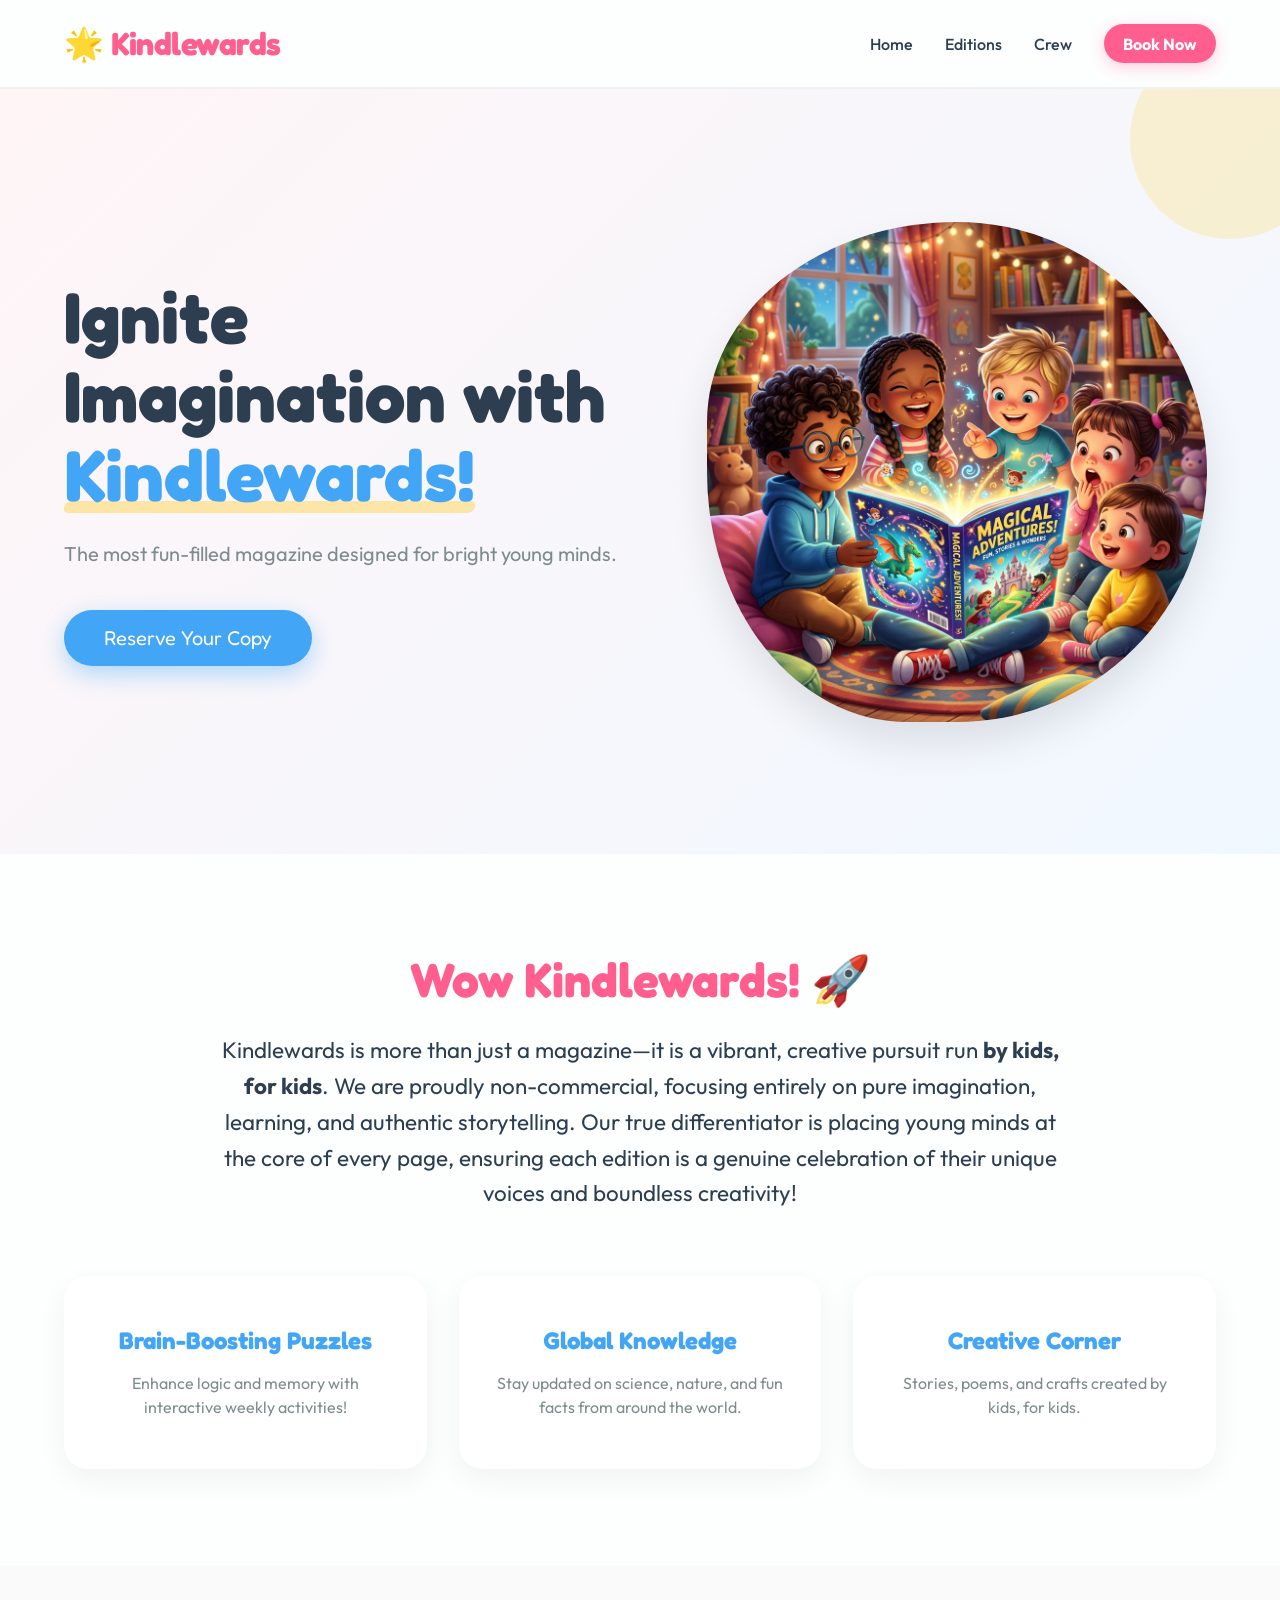
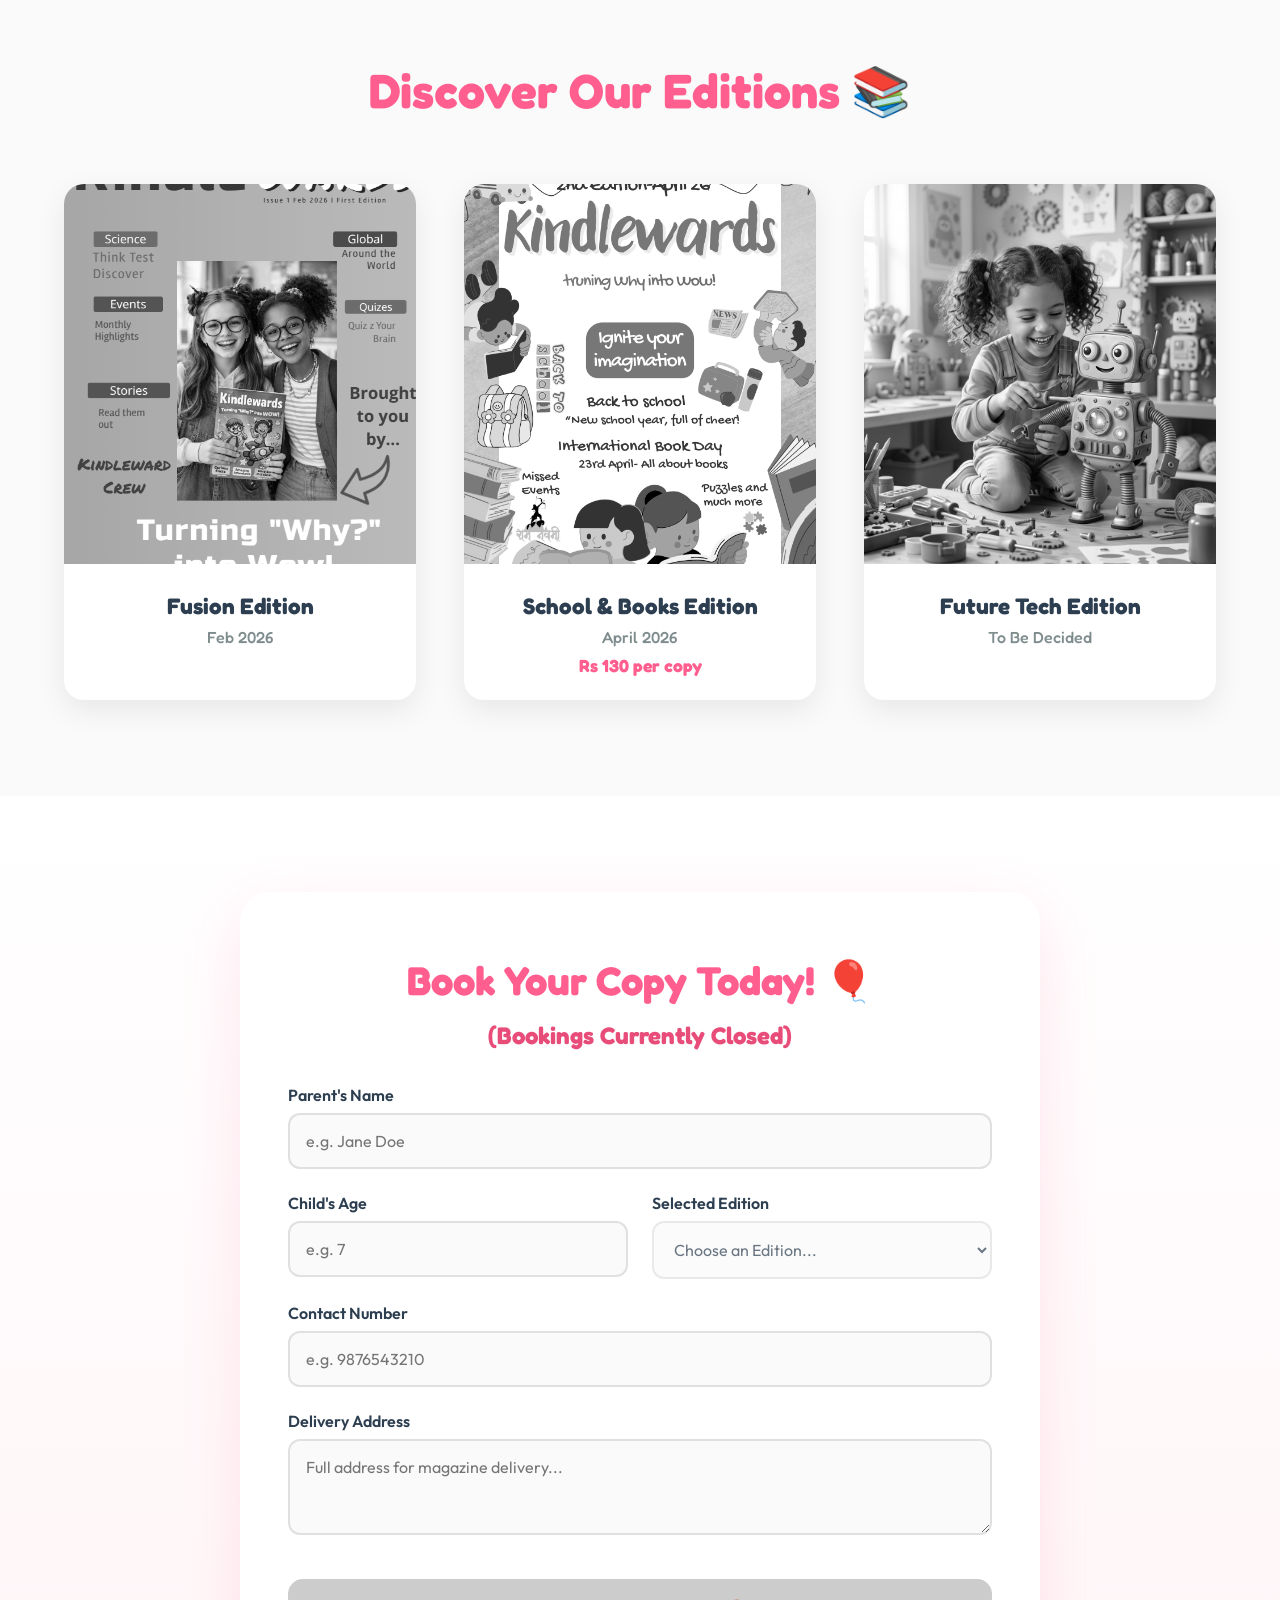
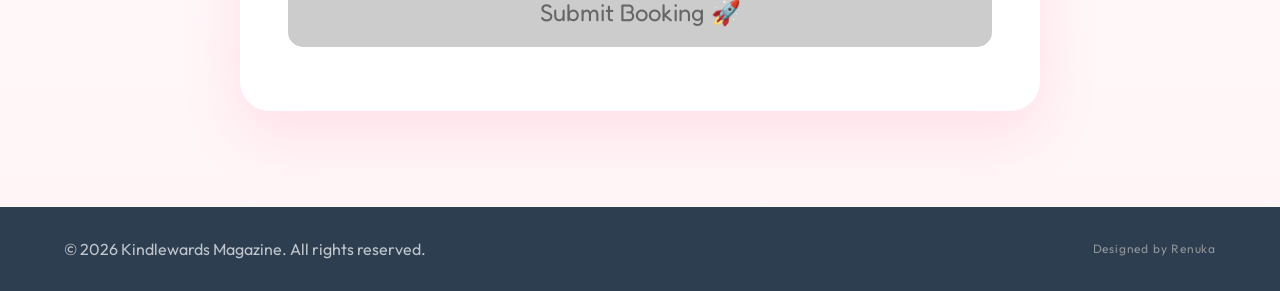
==== commit 5ddee243: "booking closed" ====
--- a/index.html
+++ b/index.html
@@ -77,7 +77,7 @@
                 <div class="card-info">
                     <h4>School & Books Edition</h4>
                     <p>April 2026</p>
-                    <p class="price">Book Now at just Rs 130 per copy</p>
+                    <p class="price">Rs 130 per copy</p>
                 </div>
             </div>
             <div class="edition-card hidden">
@@ -93,39 +93,34 @@
 
     <section id="book-now" class="booking">
         <div class="booking-container">
-            <h2>Book Your Copy Today! 🎈</h2>
+            <h2>Book Your Copy Today! 🎈 <br><small style="font-size: 0.6em; color: #E84D7A;">(Bookings Currently Closed)</small></h2>
             <form id="booking-form" action="https://formspree.io/f/mzdyddjb" method="POST">
                 <div class="form-group">
                     <label for="parentName">Parent's Name</label>
-                    <input type="text" id="parentName" name="parentName" placeholder="e.g. Jane Doe" required>
+                    <input type="text" id="parentName" name="parentName" placeholder="e.g. Jane Doe" disabled>
                 </div>
                 <div class="form-group row">
                     <div class="col">
                         <label for="childAge">Child's Age</label>
-                        <input type="number" id="childAge" name="childAge" min="3" max="15" placeholder="e.g. 7"
-                            required>
+                        <input type="number" id="childAge" name="childAge" min="3" max="15" placeholder="e.g. 7" disabled>
                     </div>
                     <div class="col">
                         <label for="editionSelect">Selected Edition</label>
-                        <select id="editionSelect" name="editionSelect" required>
+                        <select id="editionSelect" name="editionSelect" disabled>
                             <option value="">Choose an Edition...</option>
-                            <option value="Feb 2026 (Fusion)">Feb 2026 (Fusion Edition)</option>
-                            <option value="April 2026 (School & Books)">April 2026 (School & Books Edition)</option>
-                            <option value="Annual Subscription">Annual Subscription (Best Value!)</option>
+                            <option value="April 2026 (School & Books)">April 2026 (130 rs.)</option>
                         </select>
                     </div>
                 </div>
                 <div class="form-group">
                     <label for="mobile">Contact Number</label>
-                    <input type="tel" id="mobile" name="mobile" placeholder="e.g. 9876543210" pattern="[0-9]{10}"
-                        title="Please enter a valid 10-digit mobile number" required>
+                    <input type="tel" id="mobile" name="mobile" placeholder="e.g. 9876543210" disabled>
                 </div>
                 <div class="form-group">
                     <label for="address">Delivery Address</label>
-                    <textarea id="address" name="address" rows="3" placeholder="Full address for magazine delivery..."
-                        required></textarea>
+                    <textarea id="address" name="address" rows="3" placeholder="Full address for magazine delivery..." disabled></textarea>
                 </div>
-                <button type="submit" class="btn-submit">Submit Booking 🚀</button>
+                <button type="button" class="btn-submit" disabled style="background: #ccc; cursor: not-allowed; box-shadow: none; color: #666; transform: none;">Submit Booking 🚀</button>
             </form>
             <div id="form-success" class="success-message" style="display: none;">
                 <h3>🎉 Booking Successful!</h3>
